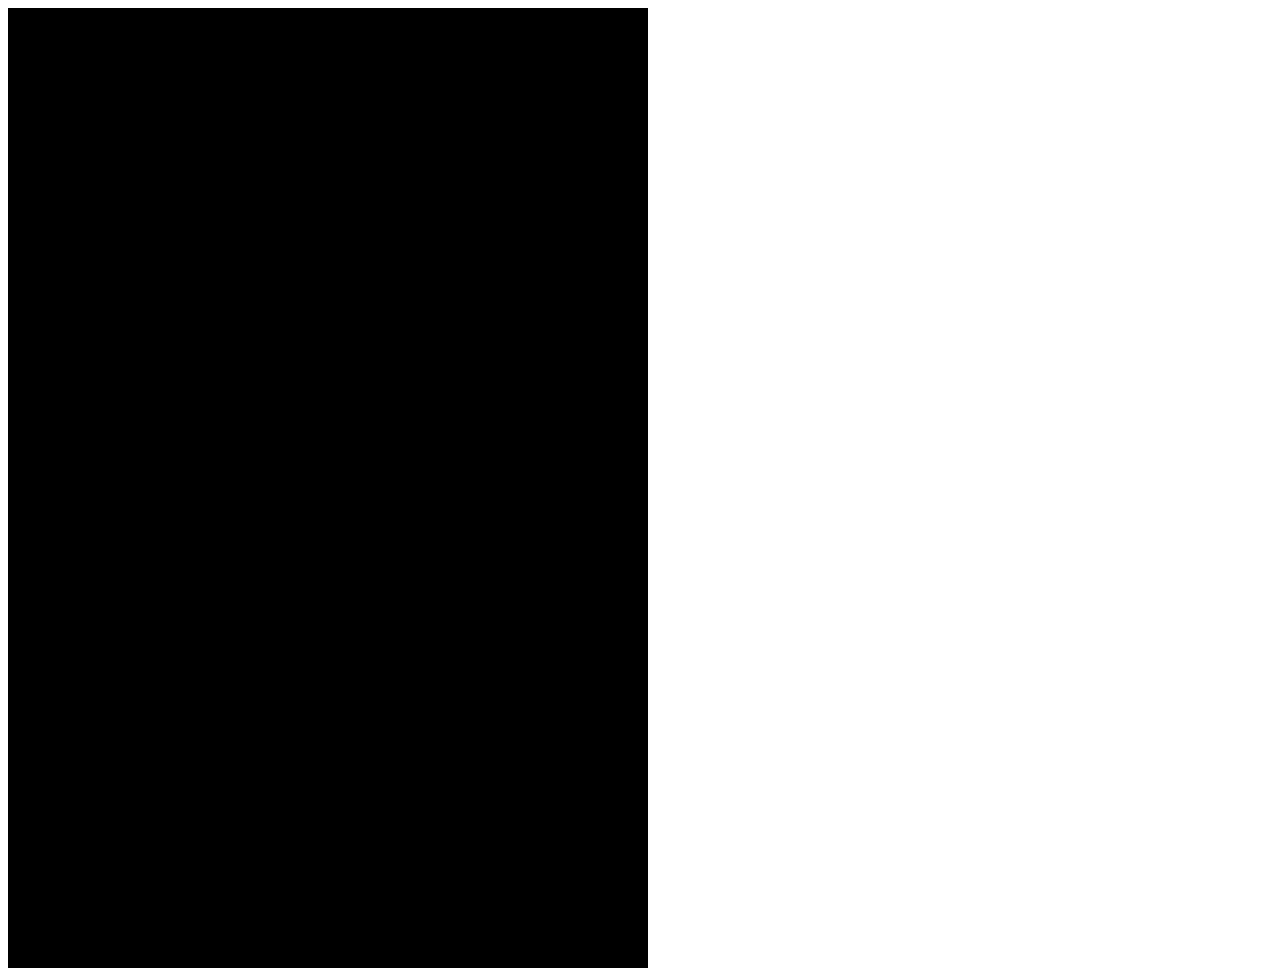
==== index.html @ b037804a "added index.html" ====
<!DOCTYPE html>
<html lang="en">
<head>
    <meta charset="UTF-8">
    <meta name="viewport" content="width=device-width, initial-scale=1.0">
    <meta http-equiv="X-UA-Compatible" content="ie=edge">
    <script src="phaser.min.js"></script>
    <script src="Game.js"></script>
    <script src="GamePreload.js"></script>
    <script src="GameStart.js"></script>
    <script src="./GameTitleScreen.js"></script>
    <script src="./HealthBar-StandAlone.js"></script>
    <title>Game2</title>
</head>
<body>
    
</body>
</html>
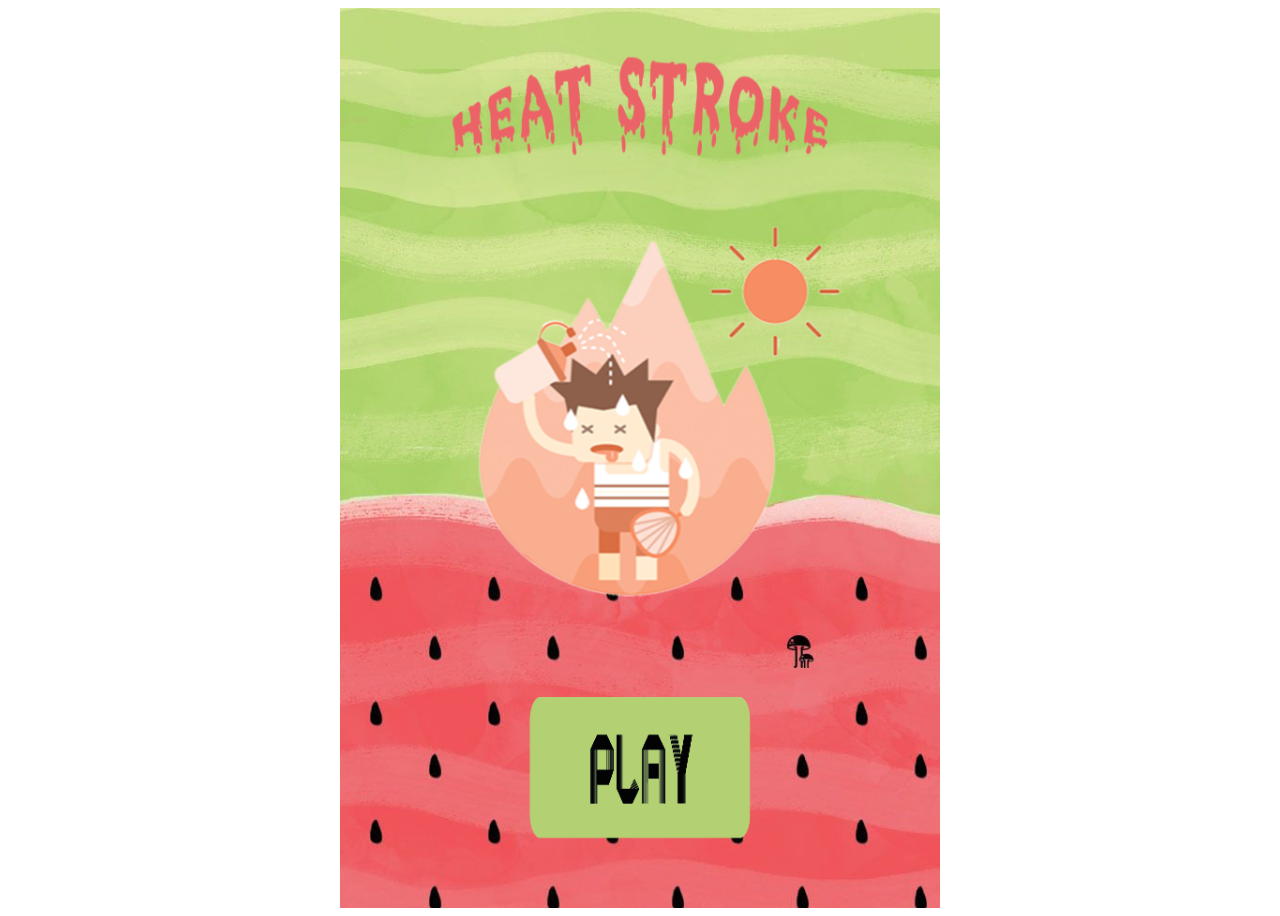
==== commit a8384565: "merge" ====
--- a/index.html
+++ b/index.html
@@ -4,10 +4,10 @@
     <meta charset="UTF-8">
     <meta name="viewport" content="width=device-width, initial-scale=1.0">
     <meta http-equiv="X-UA-Compatible" content="ie=edge">
-    <script src="phaser.min.js"></script>
-    <script src="Game.js"></script>
-    <script src="GamePreload.js"></script>
-    <script src="GameStart.js"></script>
+    <script src="./phaser.min.js"></script>
+    <script src="./Game.js"></script>
+    <script src="./GamePreload.js"></script>
+    <script src="./GameStart.js"></script>
     <script src="./GameTitleScreen.js"></script>
     <script src="./HealthBar-StandAlone.js"></script>
     <title>Game2</title>
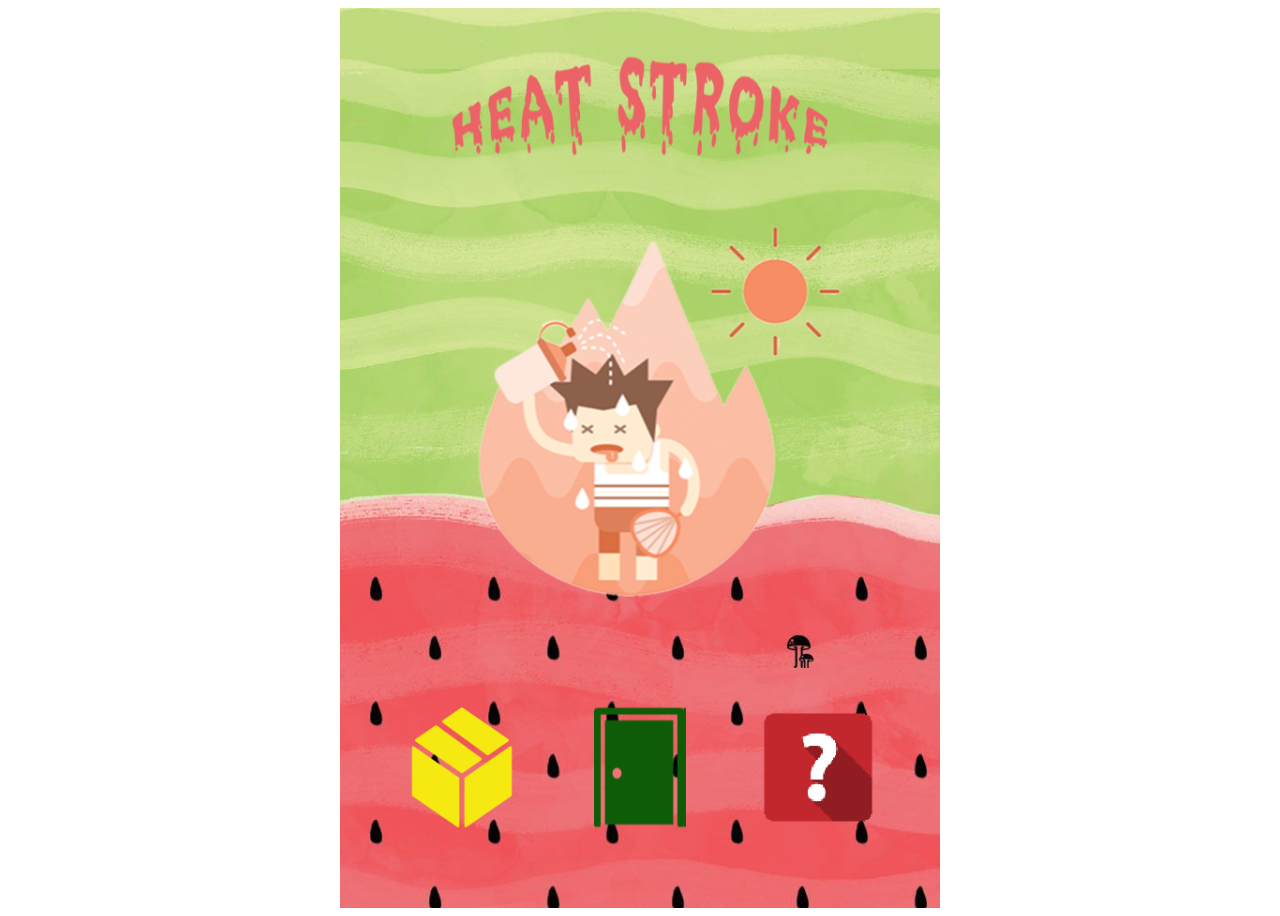
==== commit 2c270930: "Martin adds Game.js GameInstruction.js GamePreload.js GameTitleScreen.js index.html GameStart.js and" ====
--- a/index.html
+++ b/index.html
@@ -10,6 +10,7 @@
     <script src="./GameStart.js"></script>
     <script src="./GameTitleScreen.js"></script>
     <script src="./HealthBar-StandAlone.js"></script>
+    <script src="./GameInstruction.js"></script>
     <title>Game2</title>
 </head>
 <body>
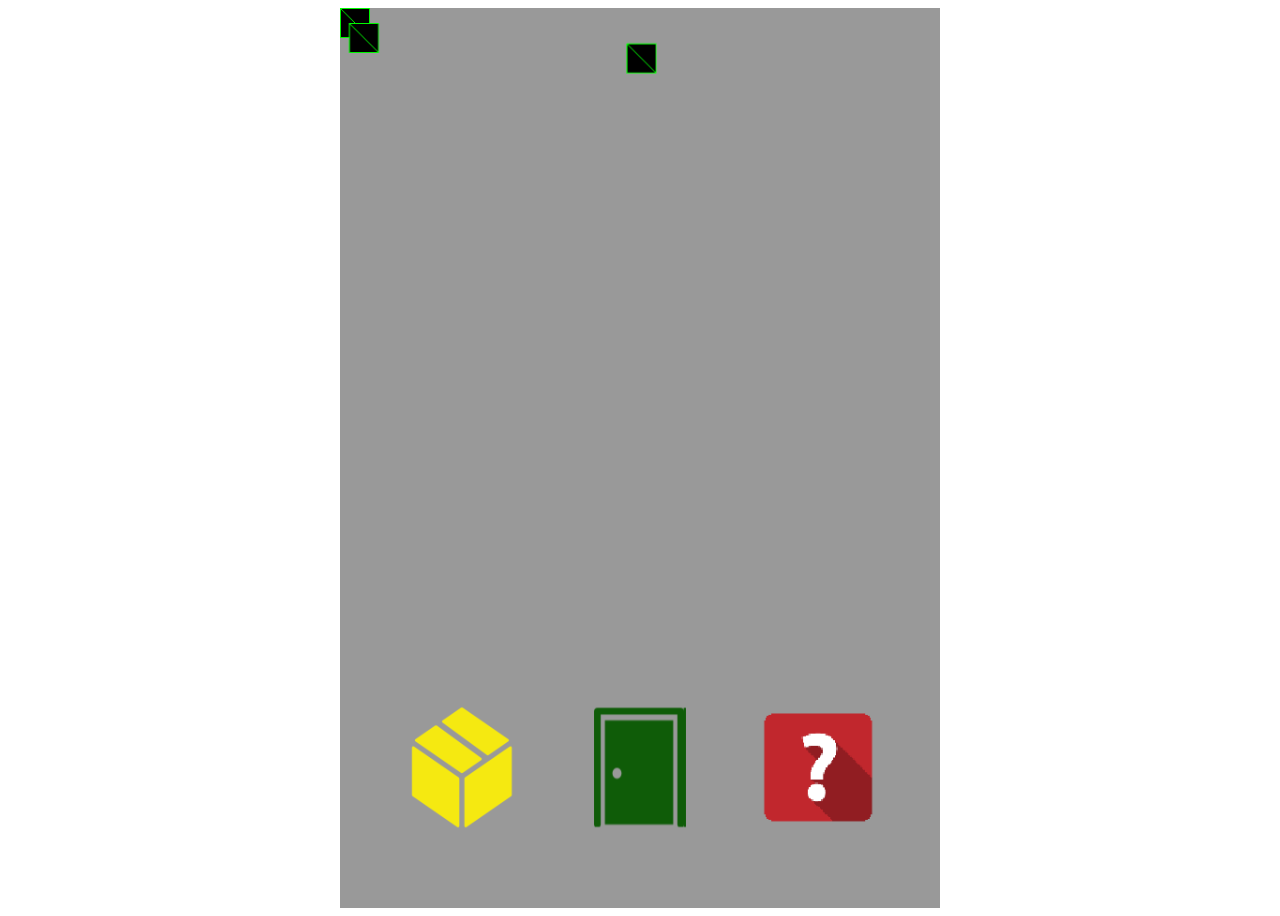
==== commit 7f124dc7: "audio,homebutton,finalscore-eva" ====
--- a/index.html
+++ b/index.html
@@ -4,16 +4,27 @@
     <meta charset="UTF-8">
     <meta name="viewport" content="width=device-width, initial-scale=1.0">
     <meta http-equiv="X-UA-Compatible" content="ie=edge">
+    <link href="game.css" rel="stylesheet">
+    <script
+    src="https://code.jquery.com/jquery-3.2.1.min.js"
+    integrity="sha256-hwg4gsxgFZhOsEEamdOYGBf13FyQuiTwlAQgxVSNgt4="
+    crossorigin="anonymous"></script>
+    <script src=“https://ajax.googleapis.com/ajax/libs/jquery/3.2.1/jquery.min.js“></script>
+
     <script src="./phaser.min.js"></script>
+    <title>Game2</title>
+</head>
+<body>
+    
+    
     <script src="./Game.js"></script>
     <script src="./GamePreload.js"></script>
     <script src="./GameStart.js"></script>
     <script src="./GameTitleScreen.js"></script>
     <script src="./HealthBar-StandAlone.js"></script>
-    <script src="./GameInstruction.js"></script>
-    <title>Game2</title>
-</head>
-<body>
-    
+    <script src="./ScoreBoard.js"></script>
+    <script src="./GameOver.js"></script>
+   
 </body>
+
 </html>--- a/game.css
+++ b/game.css
@@ -0,0 +1,18 @@
+@import url(https://fonts.googleapis.com/css?family=Doppio+One);
+
+
+#gameover,#playhead{
+    position:adsolute;
+    visibility:hidden;
+}
+
+h1,h2,h3{
+    font-family:'Doppio One';
+    color:black;
+    text-align:center;
+}
+
+#restartButton{
+    border:2px solid white-space;
+    border-radius:10px; 
+}